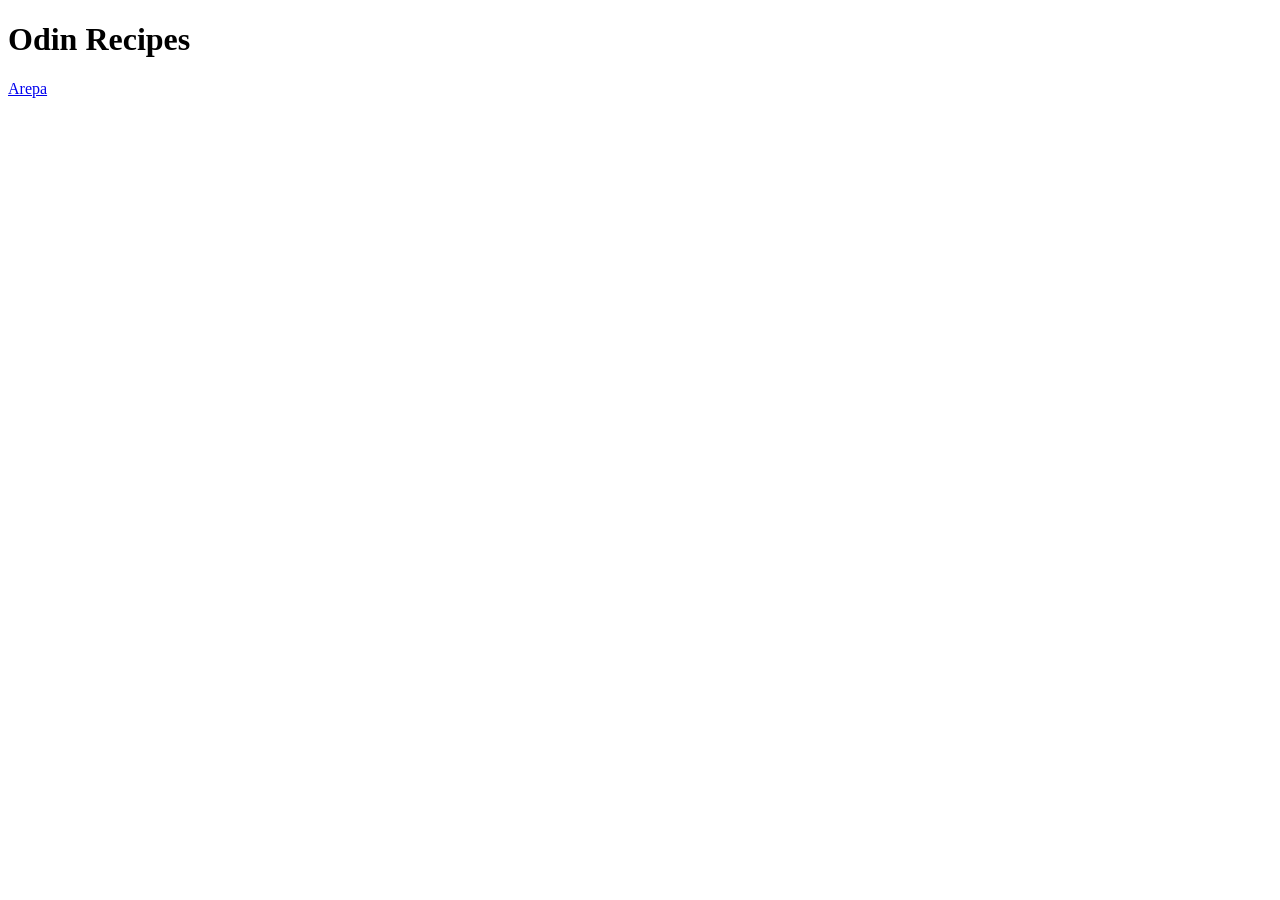
==== index.html @ a5d72a75 "New directories assets and recipes new file arepa jpeg which contains an image for the reinapepiada " ====
<!DOCTYPE html>
<html lang="en">
<head>
    <meta charset="UTF-8">
    <meta http-equiv="X-UA-Compatible" content="IE=edge">
    <meta name="viewport" content="width=device-width, initial-scale=1.0">
    <title>Odin project</title>
</head>
<body>
    <h1>Odin Recipes</h1>


    <a href="./recipes/arepa.html">Arepa</a>
    
</body>
</html>
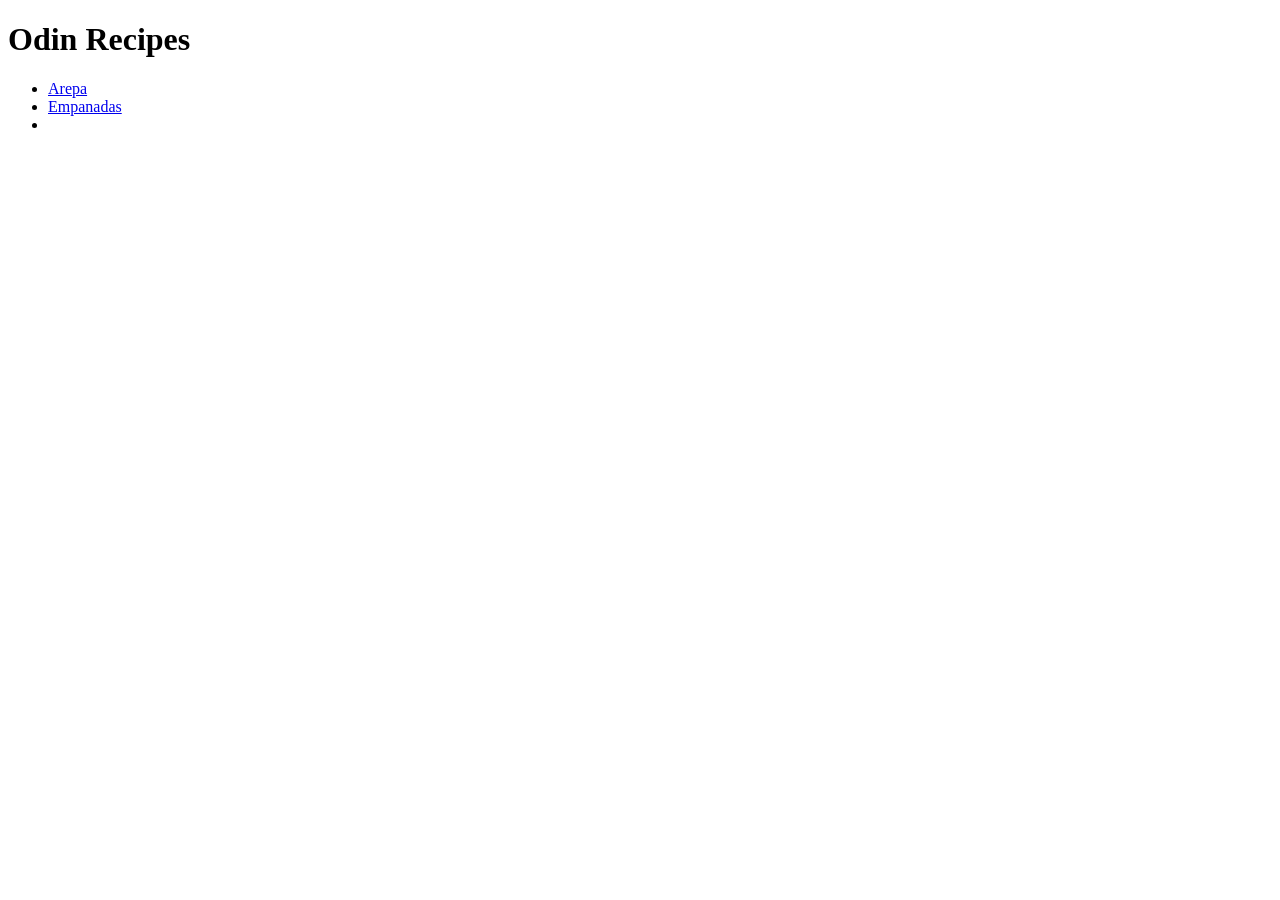
==== commit 2308024a: "new web page created along with its index and its image stored in assets changes to arepa html img a" ====
--- a/index.html
+++ b/index.html
@@ -8,9 +8,13 @@
 </head>
 <body>
     <h1>Odin Recipes</h1>
+    <ul>
+
+        <li><a href="./recipes/arepa.html">Arepa</a></li>
+        <li><a href="./recipes/empanadas.html">Empanadas</a></li>
+        <li><a href="."></a></li>
+    </ul>
 
 
-    <a href="./recipes/arepa.html">Arepa</a>
-    
 </body>
 </html>
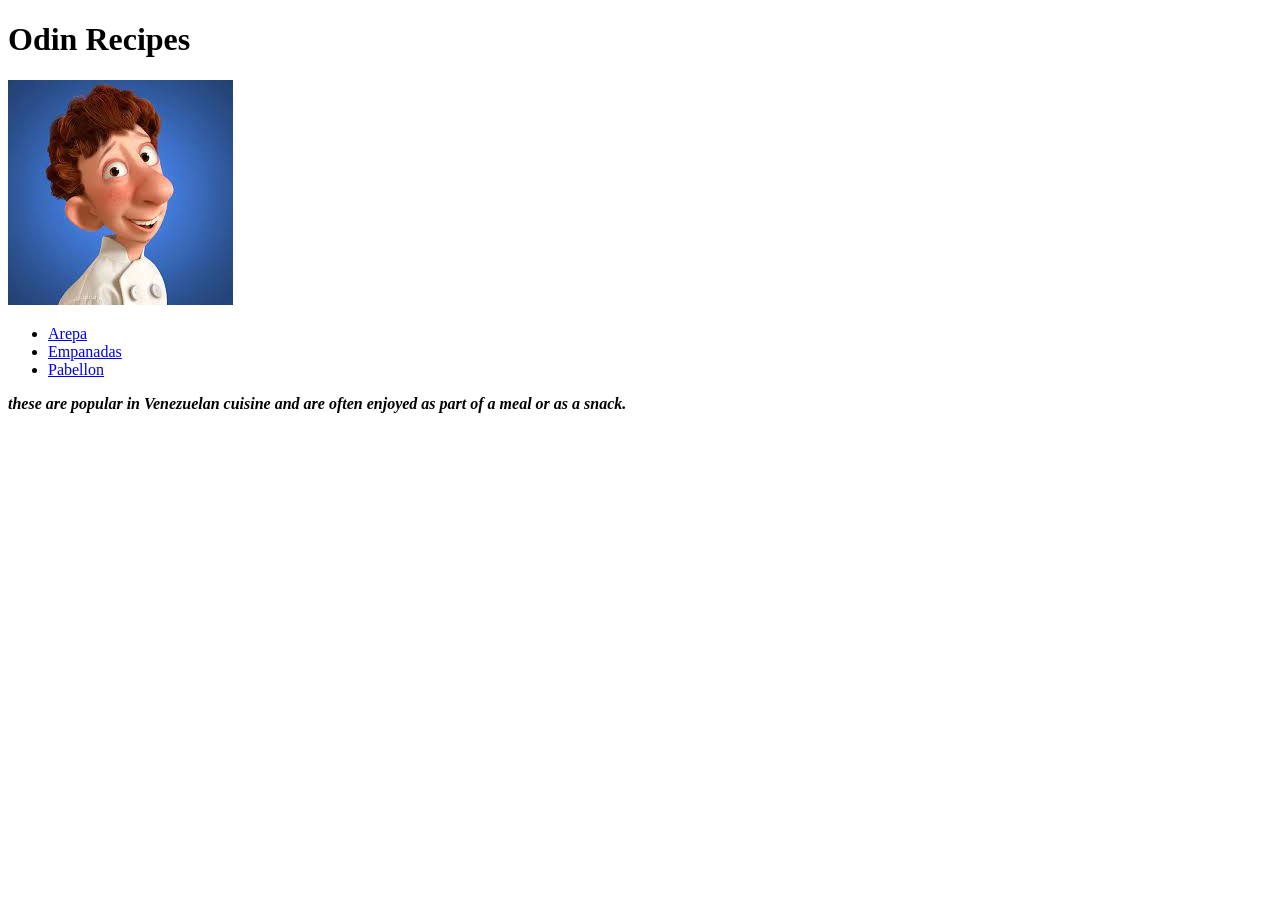
==== commit 24b0ff56: "new page (pabellon), new images(chefsito for index) new link (pabellon in index) modification from h" ====
--- a/index.html
+++ b/index.html
@@ -8,13 +8,14 @@
 </head>
 <body>
     <h1>Odin Recipes</h1>
+
+    <img src="./assets/chefsito.jpeg" alt="linguini from ratatouille">
     <ul>
-
         <li><a href="./recipes/arepa.html">Arepa</a></li>
         <li><a href="./recipes/empanadas.html">Empanadas</a></li>
-        <li><a href="."></a></li>
+        <li><a href="./recipes/pabellon.html">Pabellon</a></li>
     </ul>
-
+    <p><strong> <em>these are popular in Venezuelan cuisine and are often enjoyed as part of a meal or as a snack.</em></strong></p>
 
 </body>
 </html>
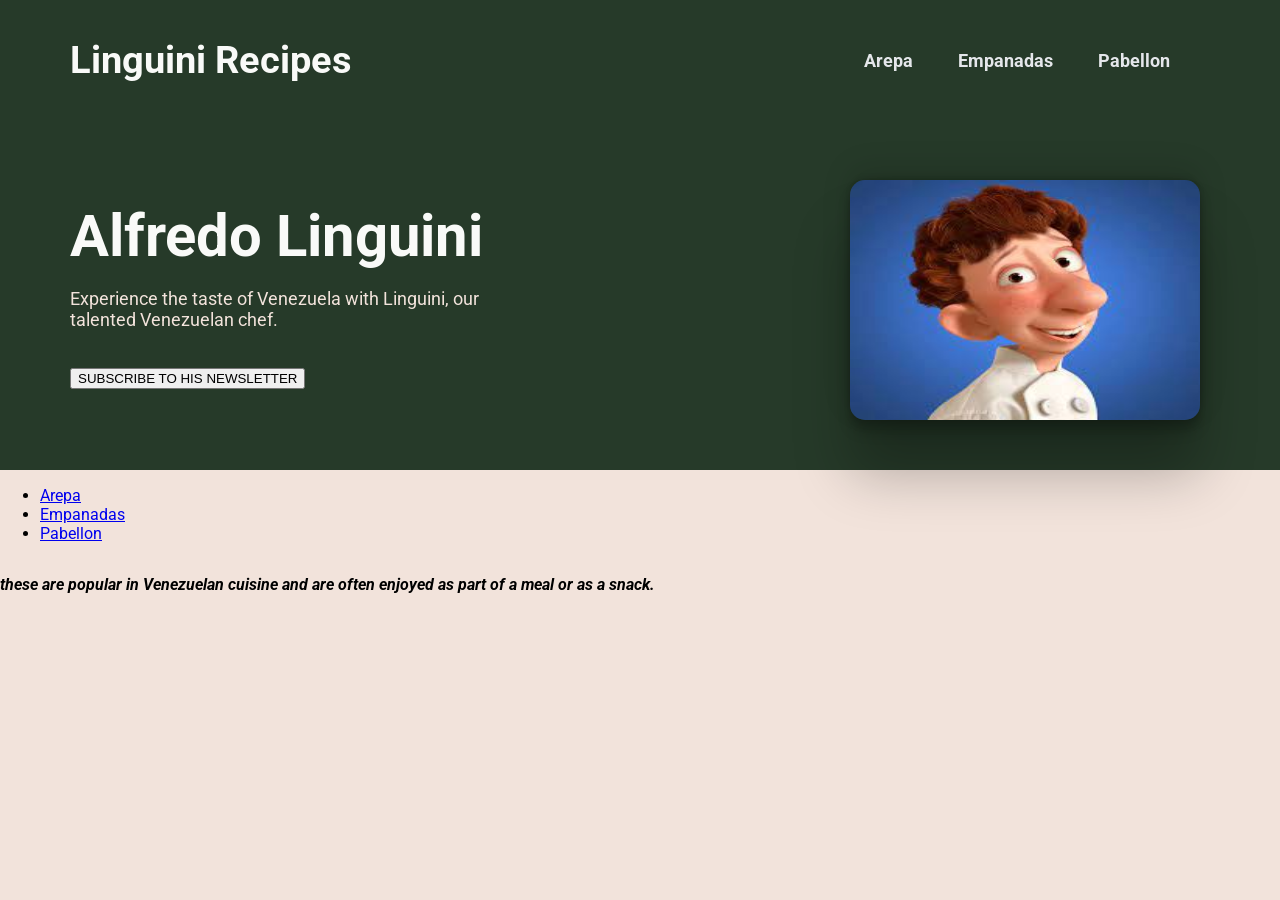
==== commit bf38bef3: "style to header and first section added" ====
--- a/index.html
+++ b/index.html
@@ -4,12 +4,40 @@
     <meta charset="UTF-8">
     <meta http-equiv="X-UA-Compatible" content="IE=edge">
     <meta name="viewport" content="width=device-width, initial-scale=1.0">
+    <link rel="preconnect" href="https://fonts.googleapis.com">
+    <link rel="preconnect" href="https://fonts.gstatic.com" crossorigin>
+    <link href="https://fonts.googleapis.com/css2?family=Roboto:wght@400;700&display=swap" rel="stylesheet">
+    <link rel="stylesheet" href="style.css">
     <title>Odin project</title>
 </head>
 <body>
-    <h1>Odin Recipes</h1>
+     <header class="header">
+         <p>Linguini Recipes</p>
+         <div class="header-links">
+            <ul>
+                <li><a href="./recipes/arepa.html">Arepa</a></li>
+                <li><a href="./recipes/empanadas.html">Empanadas</a></li>
+                <li><a href="./recipes/pabellon.html">Pabellon</a></li>
+            </ul>
+         </div>
+     </header>
 
-    <img src="./assets/chefsito.jpeg" alt="linguini from ratatouille">
+     <div class="chef-section">
+        <div class="text-buttons">
+            <div class="main-text">
+                <p class="main">Alfredo Linguini</p>
+                <p class="subText">Experience the taste of Venezuela with Linguini, our talented Venezuelan chef.</p>
+            </div>
+            <div>
+                <button>SUBSCRIBE TO HIS NEWSLETTER</button>
+            </div>
+        </div>
+
+        <div class="chef-section__image">
+            <img src="./assets/chefsito.jpeg" alt="">
+        </div>
+     </div>
+    
     <ul>
         <li><a href="./recipes/arepa.html">Arepa</a></li>
         <li><a href="./recipes/empanadas.html">Empanadas</a></li>
--- a/style.css
+++ b/style.css
@@ -0,0 +1,90 @@
+body{
+    display: flex;
+    flex-direction: column;
+    margin: 0 ;
+    padding: 0 ;
+    background-color: #F2E3DB;
+    font-family: 'Roboto', sans-serif;
+}
+
+/* --------------------------------------------------header---------------------------------------------------- */
+.header{
+    display: flex;
+    justify-content: space-between;
+    align-items: center;
+    padding: 0 ;
+    margin: 0;
+    background-color: #263A29;
+    color:#f9faf8 ;
+    font-weight: bolder;
+}
+
+.header p{
+    padding: 0 70px;
+    font-size: 38px;
+
+}
+
+.header-links ul{
+    padding-right: 110px;
+    display: flex;
+    gap: 45px;
+    list-style-type: none;
+    font-size: 18px;
+}
+
+.header-links a{
+    color: #e5e7eb;
+    text-decoration: none;
+}
+/* --------------------------------------------------chef-section---------------------------------------------------- */
+
+.chef-section{
+    display: flex;
+    flex-direction: row;
+    align-items: center;
+    justify-content: space-between;
+    background-color: #263A29;
+    width: 100%;
+    height: 350px;
+}
+
+.text-buttons{
+    display: flex;
+    flex-direction: column;
+    gap: 20px;
+    margin: 0 70px;
+}
+
+.main-text .main {
+    font-weight: bolder;
+    font-size: 58px;
+    color: #f9faf8;
+    margin: 0;
+
+}
+
+.main-text .subText{
+    font-size: 18px;
+    color: #F2E3DB;
+    width: 415px;
+}
+
+.chef-section__image{
+    width: 350px;
+    height: 240px;
+    margin-right: 80px;
+    margin-top: 10px;
+    box-sizing: border-box;
+}
+
+.chef-section__image img{
+    width: 100%;
+    height: 100%;
+    border-radius: 15px;
+    box-shadow: rgba(0, 0, 0, 0.25) 0px 54px 55px, rgba(0, 0, 0, 0.12) 0px -12px 30px, rgba(0, 0, 0, 0.12) 0px 4px 6px, rgba(0, 0, 0, 0.17) 0px 12px 13px, rgba(0, 0, 0, 0.09) 0px -3px 5px;
+}
+
+
+
+
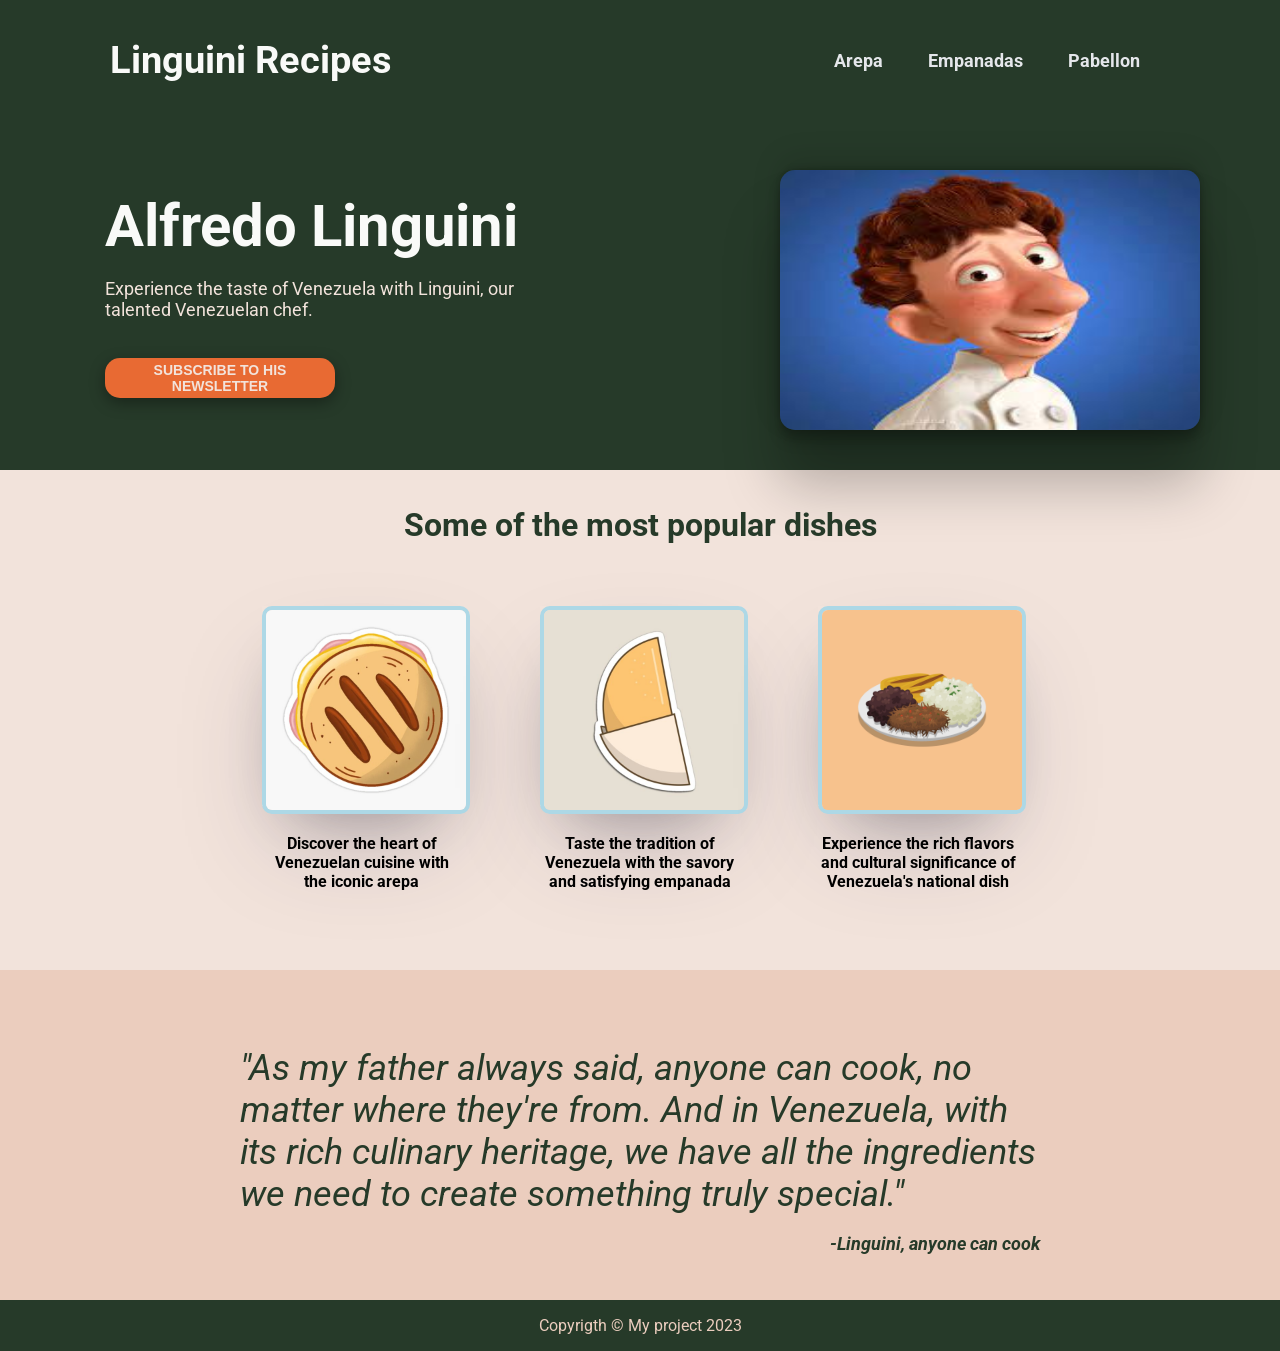
==== commit df66e363: "main page style added" ====
--- a/index.html
+++ b/index.html
@@ -29,7 +29,7 @@
                 <p class="subText">Experience the taste of Venezuela with Linguini, our talented Venezuelan chef.</p>
             </div>
             <div>
-                <button>SUBSCRIBE TO HIS NEWSLETTER</button>
+                <button class="button-newsletter">SUBSCRIBE TO HIS NEWSLETTER</button>
             </div>
         </div>
 
@@ -37,13 +37,46 @@
             <img src="./assets/chefsito.jpeg" alt="">
         </div>
      </div>
-    
-    <ul>
-        <li><a href="./recipes/arepa.html">Arepa</a></li>
-        <li><a href="./recipes/empanadas.html">Empanadas</a></li>
-        <li><a href="./recipes/pabellon.html">Pabellon</a></li>
-    </ul>
-    <p><strong> <em>these are popular in Venezuelan cuisine and are often enjoyed as part of a meal or as a snack.</em></strong></p>
 
+
+    <div class="dishes-section">
+        <div>
+         <p class="dishes__maintext">Some of the most popular dishes</p>
+
+        </div>
+        <div class="dishes">
+
+                <div class="dishes__arepa item">
+                    <img src="./assets/arepa.jpg" alt="">
+                    <p>Discover the heart of Venezuelan cuisine with the iconic arepa</p>
+                </div>
+                <div class="dishes__empanadas item">
+                    <img src="./assets/empanada.jpeg" alt="">
+                    <p>Taste the tradition of Venezuela with the savory and satisfying empanada</p>
+                </div>
+                <div class="dishes__pabellon item">
+                    <img src="./assets/pabellon (2).jpeg" alt="">
+                    <p>Experience the rich flavors and cultural significance of Venezuela's national dish</p>
+                </div>
+
+        </div>
+
+
+    </div>
+
+
+    <div class="quote-section">
+        <div class="quote">
+            <p>"As my father always said, anyone can cook, no matter where they're from. And in Venezuela, with its rich culinary heritage, we have all the ingredients we need to create something truly special."</p>
+            <div class="author">
+                <p>-Linguini, anyone can cook</p>
+            </div>
+        </div>
+
+    </div>
+
+    <footer class="footer">
+        <p>Copyrigth © My project 2023</p>
+    </footer>
 </body>
 </html>
--- a/style.css
+++ b/style.css
@@ -20,13 +20,13 @@
 }
 
 .header p{
-    padding: 0 70px;
+    padding: 0 110px;
     font-size: 38px;
 
 }
 
 .header-links ul{
-    padding-right: 110px;
+    padding-right: 140px;
     display: flex;
     gap: 45px;
     list-style-type: none;
@@ -45,7 +45,6 @@
     align-items: center;
     justify-content: space-between;
     background-color: #263A29;
-    width: 100%;
     height: 350px;
 }
 
@@ -53,7 +52,7 @@
     display: flex;
     flex-direction: column;
     gap: 20px;
-    margin: 0 70px;
+    margin: 0 105px;
 }
 
 .main-text .main {
@@ -71,20 +70,116 @@
 }
 
 .chef-section__image{
-    width: 350px;
-    height: 240px;
+    width: 420px;
+    height: 260px;
     margin-right: 80px;
     margin-top: 10px;
     box-sizing: border-box;
+    border-radius: 15px;
+    box-shadow: rgba(0, 0, 0, 0.25) 0px 54px 55px, rgba(0, 0, 0, 0.12) 
+    0px -12px 30px, rgba(0, 0, 0, 0.12) 0px 4px 6px, rgba(0, 0, 0, 0.17) 
+    0px 12px 13px, rgba(0, 0, 0, 0.09) 0px -3px 5px;
 }
 
 .chef-section__image img{
     width: 100%;
     height: 100%;
     border-radius: 15px;
-    box-shadow: rgba(0, 0, 0, 0.25) 0px 54px 55px, rgba(0, 0, 0, 0.12) 0px -12px 30px, rgba(0, 0, 0, 0.12) 0px 4px 6px, rgba(0, 0, 0, 0.17) 0px 12px 13px, rgba(0, 0, 0, 0.09) 0px -3px 5px;
+
 }
 
+.button-newsletter{
+    background-color: #E86A33;
+    border: none;
+    width: 230px;
+    height: 40px;
+    border-radius: 15px;
+    font-size: 14px;
+    font-weight: bolder;
+    color:#F2E3DB;
+    box-shadow: rgba(0, 0, 0, 0.35) 0px 5px 15px;
+}
 
+/* ------------------------------------------------------dishes----------------------------------------------------- */
 
+.dishes-section{
+    display:flex;
+    flex-direction: column;
+    justify-content: center;
+    align-items: center;
+    height: 500px;
+}
 
+.dishes__maintext{
+    font-size: 32px;
+    color: #263A29;
+    font-weight: bolder;
+}
+
+.dishes{
+    display: flex;
+    justify-content: space-around;
+    gap: 35px;
+    padding-top: 30px;
+    padding-bottom: 60px;
+    width: 800px;
+    height: 300px;
+}
+
+.item{
+    width: 200px;
+    height: 200px;
+    text-align: center;
+    box-shadow: rgba(50, 50, 93, 0.25) 0px 50px 100px -20px, rgba(0, 0, 0, 0.3) 0px 30px 60px -30px;
+}
+
+.item p{
+    font-weight: bold;
+
+}
+
+.item img{
+    width: 100%;
+    height: 100%;
+    border: 4px solid lightblue;
+    border-radius: 10px;
+}
+
+/* --------------------------------------------------quote section.-------------------------------------------- */
+
+.quote-section{
+    background-color: #ebcdbe;
+    display: flex;
+    flex-direction: column;
+    align-items: center;
+    justify-content: center;
+    height: 300px;
+    padding: 15px;
+    margin: 0;
+}
+
+.quote{
+ width: 800px;
+}
+
+.quote p{
+    font-size: 36px;
+    font-style: italic;
+    color: #263A29;
+    text-align: left;
+    margin-bottom: 5px;
+}
+
+.author p{
+    font-size: 18px;
+    font-weight: bold;
+    text-align: end;
+}
+
+.footer{
+    display: flex;
+    justify-content: center;
+    align-items: center;
+    background-color: #263A29;
+    color: #ebcdbe;
+}
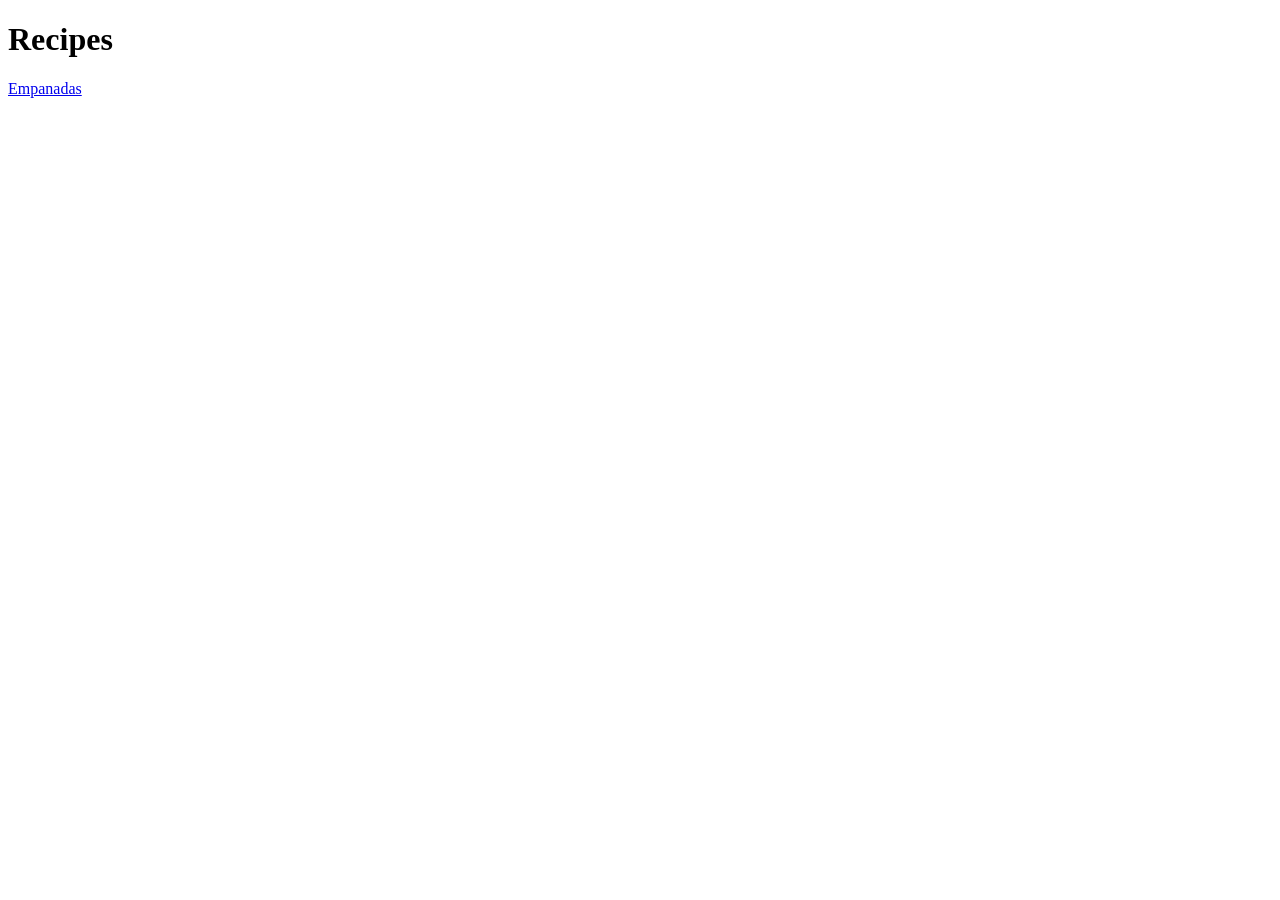
==== commit e3761638: "basic first page of recipes, i learned about the basics of html" ====
--- a/index.html
+++ b/index.html
@@ -2,81 +2,13 @@
 <html lang="en">
 <head>
     <meta charset="UTF-8">
-    <meta http-equiv="X-UA-Compatible" content="IE=edge">
     <meta name="viewport" content="width=device-width, initial-scale=1.0">
-    <link rel="preconnect" href="https://fonts.googleapis.com">
-    <link rel="preconnect" href="https://fonts.gstatic.com" crossorigin>
-    <link href="https://fonts.googleapis.com/css2?family=Roboto:wght@400;700&display=swap" rel="stylesheet">
-    <link rel="stylesheet" href="style.css">
-    <title>Odin project</title>
+    <title>Recipes</title>
 </head>
 <body>
-     <header class="header">
-         <p>Linguini Recipes</p>
-         <div class="header-links">
-            <ul>
-                <li><a href="./recipes/arepa.html">Arepa</a></li>
-                <li><a href="./recipes/empanadas.html">Empanadas</a></li>
-                <li><a href="./recipes/pabellon.html">Pabellon</a></li>
-            </ul>
-         </div>
-     </header>
+    <h1>Recipes</h1>
+    <p><a href="../odin-recipes/recipes/empanadas.html"> Empanadas</a></p>
 
-     <div class="chef-section">
-        <div class="text-buttons">
-            <div class="main-text">
-                <p class="main">Alfredo Linguini</p>
-                <p class="subText">Experience the taste of Venezuela with Linguini, our talented Venezuelan chef.</p>
-            </div>
-            <div>
-                <button class="button-newsletter">SUBSCRIBE TO HIS NEWSLETTER</button>
-            </div>
-        </div>
-
-        <div class="chef-section__image">
-            <img src="./assets/chefsito.jpeg" alt="">
-        </div>
-     </div>
-
-
-    <div class="dishes-section">
-        <div>
-         <p class="dishes__maintext">Some of the most popular dishes</p>
-
-        </div>
-        <div class="dishes">
-
-                <div class="dishes__arepa item">
-                    <img src="./assets/arepa.jpg" alt="">
-                    <p>Discover the heart of Venezuelan cuisine with the iconic arepa</p>
-                </div>
-                <div class="dishes__empanadas item">
-                    <img src="./assets/empanada.jpeg" alt="">
-                    <p>Taste the tradition of Venezuela with the savory and satisfying empanada</p>
-                </div>
-                <div class="dishes__pabellon item">
-                    <img src="./assets/pabellon (2).jpeg" alt="">
-                    <p>Experience the rich flavors and cultural significance of Venezuela's national dish</p>
-                </div>
-
-        </div>
-
-
-    </div>
-
-
-    <div class="quote-section">
-        <div class="quote">
-            <p>"As my father always said, anyone can cook, no matter where they're from. And in Venezuela, with its rich culinary heritage, we have all the ingredients we need to create something truly special."</p>
-            <div class="author">
-                <p>-Linguini, anyone can cook</p>
-            </div>
-        </div>
-
-    </div>
-
-    <footer class="footer">
-        <p>Copyrigth © My project 2023</p>
-    </footer>
+    
 </body>
 </html>
